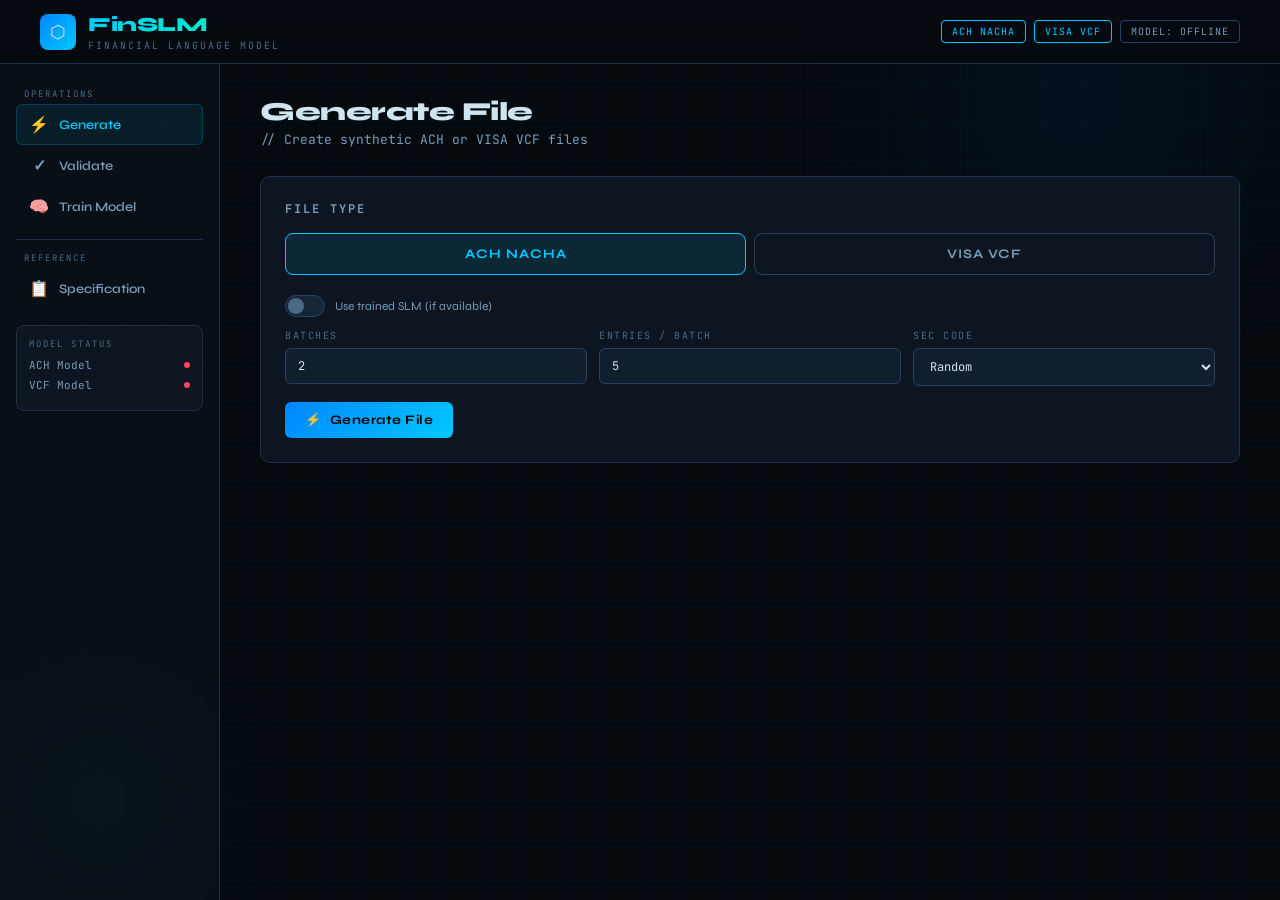
==== slm_ach_vcf-claude/templates/index.html @ f0200fe3 "Initial" ====
<!DOCTYPE html>
<html lang="en">
<head>
<meta charset="UTF-8">
<meta name="viewport" content="width=device-width, initial-scale=1.0">
<title>FinSLM — ACH & VISA VCF Intelligence Platform</title>
<link href="https://fonts.googleapis.com/css2?family=JetBrains+Mono:wght@300;400;500;600&family=Syne:wght@400;600;700;800&display=swap" rel="stylesheet">
<style>
  :root {
    --bg: #050a0f;
    --surface: #0d1520;
    --surface2: #111e2e;
    --surface3: #162538;
    --border: #1e3048;
    --border2: #2a4060;
    --accent: #00c8ff;
    --accent2: #0086ff;
    --accent3: #00ffaa;
    --warn: #ffaa00;
    --error: #ff4466;
    --success: #00ffaa;
    --text: #d0e4f0;
    --text2: #7a9ab5;
    --text3: #4a6a85;
    --mono: 'JetBrains Mono', monospace;
    --sans: 'Syne', sans-serif;
  }

  * { box-sizing: border-box; margin: 0; padding: 0; }

  body {
    font-family: var(--sans);
    background: var(--bg);
    color: var(--text);
    min-height: 100vh;
    overflow-x: hidden;
  }

  /* Grid background */
  body::before {
    content: '';
    position: fixed;
    inset: 0;
    background-image:
      linear-gradient(rgba(0,200,255,0.03) 1px, transparent 1px),
      linear-gradient(90deg, rgba(0,200,255,0.03) 1px, transparent 1px);
    background-size: 40px 40px;
    pointer-events: none;
    z-index: 0;
  }

  .glow-orb {
    position: fixed;
    width: 600px;
    height: 600px;
    background: radial-gradient(circle, rgba(0,134,255,0.06) 0%, transparent 70%);
    top: -200px;
    right: -100px;
    pointer-events: none;
    z-index: 0;
  }

  .glow-orb2 {
    position: fixed;
    width: 400px;
    height: 400px;
    background: radial-gradient(circle, rgba(0,255,170,0.04) 0%, transparent 70%);
    bottom: -100px;
    left: -100px;
    pointer-events: none;
    z-index: 0;
  }

  /* ─── Header ─── */
  header {
    position: relative;
    z-index: 10;
    padding: 0 40px;
    height: 64px;
    display: flex;
    align-items: center;
    justify-content: space-between;
    border-bottom: 1px solid var(--border);
    background: rgba(5,10,15,0.8);
    backdrop-filter: blur(12px);
  }

  .logo {
    display: flex;
    align-items: center;
    gap: 12px;
  }

  .logo-icon {
    width: 36px;
    height: 36px;
    background: linear-gradient(135deg, var(--accent2), var(--accent));
    border-radius: 8px;
    display: flex;
    align-items: center;
    justify-content: center;
    font-size: 18px;
  }

  .logo-text {
    font-size: 20px;
    font-weight: 800;
    letter-spacing: -0.5px;
    background: linear-gradient(135deg, var(--accent), var(--accent3));
    -webkit-background-clip: text;
    -webkit-text-fill-color: transparent;
  }

  .logo-sub {
    font-family: var(--mono);
    font-size: 10px;
    color: var(--text3);
    letter-spacing: 2px;
    text-transform: uppercase;
    margin-top: 2px;
  }

  .header-badges {
    display: flex;
    gap: 8px;
  }

  .badge {
    font-family: var(--mono);
    font-size: 10px;
    padding: 4px 10px;
    border-radius: 4px;
    border: 1px solid var(--border2);
    color: var(--text2);
    letter-spacing: 1px;
  }

  .badge.active { border-color: var(--accent); color: var(--accent); }

  /* ─── Main Layout ─── */
  .main {
    position: relative;
    z-index: 1;
    display: grid;
    grid-template-columns: 220px 1fr;
    height: calc(100vh - 64px);
  }

  /* ─── Sidebar ─── */
  .sidebar {
    border-right: 1px solid var(--border);
    padding: 24px 0;
    background: rgba(13,21,32,0.5);
  }

  .sidebar-section {
    margin-bottom: 8px;
    padding: 0 16px;
  }

  .sidebar-label {
    font-family: var(--mono);
    font-size: 9px;
    letter-spacing: 2px;
    color: var(--text3);
    text-transform: uppercase;
    padding: 0 8px;
    margin-bottom: 4px;
  }

  .nav-item {
    display: flex;
    align-items: center;
    gap: 10px;
    padding: 10px 12px;
    border-radius: 6px;
    cursor: pointer;
    transition: all 0.15s;
    font-size: 13px;
    font-weight: 600;
    color: var(--text2);
    border: 1px solid transparent;
  }

  .nav-item:hover { background: var(--surface2); color: var(--text); }
  .nav-item.active {
    background: rgba(0,200,255,0.08);
    border-color: rgba(0,200,255,0.2);
    color: var(--accent);
  }

  .nav-icon { font-size: 16px; width: 20px; text-align: center; }

  .divider {
    height: 1px;
    background: var(--border);
    margin: 12px 16px;
  }

  .model-status {
    margin: 0 16px;
    padding: 12px;
    background: var(--surface);
    border: 1px solid var(--border);
    border-radius: 8px;
    margin-top: 16px;
  }

  .model-status-title {
    font-family: var(--mono);
    font-size: 9px;
    letter-spacing: 2px;
    color: var(--text3);
    text-transform: uppercase;
    margin-bottom: 8px;
  }

  .model-row {
    display: flex;
    align-items: center;
    justify-content: space-between;
    margin-bottom: 6px;
    font-size: 11px;
  }

  .model-name { color: var(--text2); font-family: var(--mono); }

  .dot {
    width: 6px;
    height: 6px;
    border-radius: 50%;
    background: var(--text3);
  }

  .dot.ready { background: var(--success); box-shadow: 0 0 6px var(--success); }
  .dot.absent { background: var(--error); }

  /* ─── Content ─── */
  .content {
    overflow-y: auto;
    padding: 32px 40px;
  }

  .panel { display: none; }
  .panel.active { display: block; }

  .panel-title {
    font-size: 26px;
    font-weight: 800;
    letter-spacing: -0.5px;
    margin-bottom: 4px;
  }

  .panel-subtitle {
    font-size: 13px;
    color: var(--text2);
    margin-bottom: 28px;
    font-family: var(--mono);
  }

  /* ─── Cards ─── */
  .card {
    background: var(--surface);
    border: 1px solid var(--border);
    border-radius: 10px;
    padding: 24px;
    margin-bottom: 20px;
  }

  .card-title {
    font-size: 12px;
    font-weight: 700;
    letter-spacing: 2px;
    text-transform: uppercase;
    color: var(--text2);
    margin-bottom: 16px;
    font-family: var(--mono);
  }

  /* ─── Type Selector ─── */
  .type-selector {
    display: flex;
    gap: 8px;
    margin-bottom: 20px;
  }

  .type-btn {
    flex: 1;
    padding: 12px;
    border-radius: 8px;
    border: 1px solid var(--border2);
    background: transparent;
    color: var(--text2);
    font-family: var(--sans);
    font-size: 13px;
    font-weight: 700;
    cursor: pointer;
    transition: all 0.15s;
    letter-spacing: 1px;
  }

  .type-btn:hover { border-color: var(--accent); color: var(--accent); }
  .type-btn.selected {
    background: rgba(0,200,255,0.1);
    border-color: var(--accent);
    color: var(--accent);
  }

  /* ─── Form Controls ─── */
  .form-row {
    display: grid;
    grid-template-columns: repeat(auto-fit, minmax(160px, 1fr));
    gap: 12px;
    margin-bottom: 16px;
  }

  .form-group { display: flex; flex-direction: column; gap: 6px; }

  .form-label {
    font-family: var(--mono);
    font-size: 10px;
    letter-spacing: 1.5px;
    color: var(--text3);
    text-transform: uppercase;
  }

  .form-input, .form-select {
    background: var(--surface2);
    border: 1px solid var(--border2);
    color: var(--text);
    padding: 9px 12px;
    border-radius: 6px;
    font-family: var(--mono);
    font-size: 12px;
    transition: border-color 0.15s;
    outline: none;
  }

  .form-input:focus, .form-select:focus {
    border-color: var(--accent);
  }

  /* ─── Buttons ─── */
  .btn {
    padding: 10px 20px;
    border-radius: 6px;
    border: none;
    cursor: pointer;
    font-family: var(--sans);
    font-size: 13px;
    font-weight: 700;
    letter-spacing: 0.5px;
    transition: all 0.15s;
    display: inline-flex;
    align-items: center;
    gap: 8px;
  }

  .btn-primary {
    background: linear-gradient(135deg, var(--accent2), var(--accent));
    color: #000;
  }

  .btn-primary:hover { opacity: 0.85; transform: translateY(-1px); }
  .btn-primary:disabled { opacity: 0.4; cursor: not-allowed; transform: none; }

  .btn-secondary {
    background: var(--surface3);
    border: 1px solid var(--border2);
    color: var(--text);
  }

  .btn-secondary:hover { border-color: var(--accent); color: var(--accent); }

  .btn-success {
    background: linear-gradient(135deg, #007755, var(--accent3));
    color: #000;
  }

  .btn-danger {
    background: linear-gradient(135deg, #880022, var(--error));
    color: #fff;
  }

  .btn-sm { padding: 6px 14px; font-size: 11px; }

  /* ─── File Upload ─── */
  .upload-zone {
    border: 2px dashed var(--border2);
    border-radius: 10px;
    padding: 40px;
    text-align: center;
    cursor: pointer;
    transition: all 0.2s;
    position: relative;
  }

  .upload-zone:hover, .upload-zone.drag-over {
    border-color: var(--accent);
    background: rgba(0,200,255,0.04);
  }

  .upload-zone input[type="file"] {
    position: absolute;
    inset: 0;
    opacity: 0;
    cursor: pointer;
  }

  .upload-icon { font-size: 40px; margin-bottom: 12px; }

  .upload-text {
    font-size: 14px;
    font-weight: 700;
    color: var(--text);
    margin-bottom: 4px;
  }

  .upload-sub {
    font-family: var(--mono);
    font-size: 11px;
    color: var(--text3);
  }

  /* ─── Code Editor ─── */
  .code-area {
    font-family: var(--mono);
    font-size: 11.5px;
    line-height: 1.6;
    background: #020810;
    border: 1px solid var(--border);
    border-radius: 8px;
    padding: 16px;
    color: #8fc4e0;
    width: 100%;
    resize: vertical;
    outline: none;
    min-height: 200px;
  }

  .code-preview {
    font-family: var(--mono);
    font-size: 11px;
    line-height: 1.6;
    background: #020810;
    border: 1px solid var(--border);
    border-radius: 8px;
    padding: 16px;
    color: #8fc4e0;
    white-space: pre;
    overflow: auto;
    max-height: 400px;
  }

  /* ─── Validation Results ─── */
  .result-summary {
    display: grid;
    grid-template-columns: repeat(4, 1fr);
    gap: 12px;
    margin-bottom: 20px;
  }

  .result-stat {
    background: var(--surface2);
    border: 1px solid var(--border);
    border-radius: 8px;
    padding: 16px;
    text-align: center;
  }

  .result-stat-value {
    font-size: 28px;
    font-weight: 800;
    font-family: var(--mono);
    line-height: 1;
    margin-bottom: 4px;
  }

  .result-stat-label {
    font-size: 10px;
    letter-spacing: 1.5px;
    text-transform: uppercase;
    color: var(--text3);
    font-family: var(--mono);
  }

  .stat-valid { color: var(--success); }
  .stat-error { color: var(--error); }
  .stat-warn { color: var(--warn); }
  .stat-info { color: var(--accent); }

  .result-badge {
    display: inline-flex;
    align-items: center;
    gap: 8px;
    padding: 8px 20px;
    border-radius: 100px;
    font-weight: 700;
    font-size: 14px;
    margin-bottom: 20px;
  }

  .result-badge.valid {
    background: rgba(0,255,170,0.1);
    border: 1px solid rgba(0,255,170,0.3);
    color: var(--success);
  }

  .result-badge.invalid {
    background: rgba(255,68,102,0.1);
    border: 1px solid rgba(255,68,102,0.3);
    color: var(--error);
  }

  /* ─── Validation Items ─── */
  .validation-list { display: flex; flex-direction: column; gap: 8px; }

  .validation-item {
    display: grid;
    grid-template-columns: 80px 120px 60px 1fr;
    gap: 12px;
    padding: 12px 16px;
    background: var(--surface2);
    border-radius: 6px;
    border-left: 3px solid transparent;
    align-items: start;
    font-size: 12px;
  }

  .validation-item.ERROR { border-left-color: var(--error); }
  .validation-item.WARNING { border-left-color: var(--warn); }
  .validation-item.INFO { border-left-color: var(--accent); }

  .vi-severity {
    font-family: var(--mono);
    font-size: 10px;
    font-weight: 600;
    padding: 2px 6px;
    border-radius: 3px;
    text-align: center;
  }

  .vi-severity.ERROR { background: rgba(255,68,102,0.15); color: var(--error); }
  .vi-severity.WARNING { background: rgba(255,170,0,0.15); color: var(--warn); }
  .vi-severity.INFO { background: rgba(0,200,255,0.15); color: var(--accent); }

  .vi-field { font-family: var(--mono); color: var(--accent2); }
  .vi-line { font-family: var(--mono); color: var(--text3); }
  .vi-msg { color: var(--text); line-height: 1.4; }

  /* ─── Training ─── */
  .progress-bar-wrap {
    background: var(--surface2);
    border-radius: 100px;
    height: 8px;
    overflow: hidden;
    margin: 12px 0;
  }

  .progress-bar {
    height: 100%;
    border-radius: 100px;
    background: linear-gradient(90deg, var(--accent2), var(--accent));
    transition: width 0.5s ease;
    box-shadow: 0 0 10px rgba(0,200,255,0.5);
  }

  .training-log {
    background: #020810;
    border: 1px solid var(--border);
    border-radius: 8px;
    padding: 16px;
    font-family: var(--mono);
    font-size: 11px;
    color: var(--accent3);
    max-height: 200px;
    overflow-y: auto;
    line-height: 1.7;
  }

  /* ─── Stats Panel ─── */
  .stats-grid {
    display: grid;
    grid-template-columns: repeat(auto-fill, minmax(180px, 1fr));
    gap: 12px;
  }

  .stat-card {
    background: var(--surface2);
    border: 1px solid var(--border);
    border-radius: 8px;
    padding: 14px;
  }

  .stat-card-label {
    font-family: var(--mono);
    font-size: 9px;
    letter-spacing: 1.5px;
    color: var(--text3);
    text-transform: uppercase;
    margin-bottom: 6px;
  }

  .stat-card-value {
    font-size: 14px;
    font-weight: 600;
    color: var(--text);
    font-family: var(--mono);
  }

  /* ─── Alerts ─── */
  .alert {
    padding: 12px 16px;
    border-radius: 6px;
    font-size: 12px;
    margin-bottom: 12px;
    font-family: var(--mono);
    border-left: 3px solid;
  }

  .alert-info { background: rgba(0,200,255,0.07); border-color: var(--accent); color: var(--accent); }
  .alert-success { background: rgba(0,255,170,0.07); border-color: var(--success); color: var(--success); }
  .alert-error { background: rgba(255,68,102,0.07); border-color: var(--error); color: var(--error); }
  .alert-warn { background: rgba(255,170,0,0.07); border-color: var(--warn); color: var(--warn); }

  /* ─── Toggle Switch ─── */
  .toggle-wrap {
    display: flex;
    align-items: center;
    gap: 10px;
    margin-bottom: 12px;
  }

  .toggle {
    position: relative;
    width: 40px;
    height: 22px;
    cursor: pointer;
  }

  .toggle input { display: none; }

  .toggle-slider {
    position: absolute;
    inset: 0;
    background: var(--surface3);
    border: 1px solid var(--border2);
    border-radius: 100px;
    transition: 0.2s;
  }

  .toggle-slider::before {
    content: '';
    position: absolute;
    width: 16px;
    height: 16px;
    background: var(--text3);
    border-radius: 50%;
    top: 2px;
    left: 2px;
    transition: 0.2s;
  }

  .toggle input:checked + .toggle-slider { background: rgba(0,200,255,0.2); border-color: var(--accent); }
  .toggle input:checked + .toggle-slider::before { transform: translateX(18px); background: var(--accent); }

  .toggle-label { font-size: 12px; color: var(--text2); }

  /* ─── Toolbar ─── */
  .toolbar {
    display: flex;
    gap: 8px;
    margin-top: 12px;
    flex-wrap: wrap;
  }

  /* ─── Spinner ─── */
  .spinner {
    width: 14px;
    height: 14px;
    border: 2px solid rgba(0,0,0,0.2);
    border-top-color: #000;
    border-radius: 50%;
    animation: spin 0.7s linear infinite;
  }

  @keyframes spin { to { transform: rotate(360deg); } }

  .loading { opacity: 0.6; pointer-events: none; }

  /* ─── Spec Reference ─── */
  .spec-grid {
    display: grid;
    grid-template-columns: 1fr 1fr;
    gap: 20px;
  }

  .spec-table {
    width: 100%;
    border-collapse: collapse;
    font-family: var(--mono);
    font-size: 11px;
  }

  .spec-table th {
    text-align: left;
    padding: 8px 12px;
    background: var(--surface3);
    color: var(--text3);
    font-size: 9px;
    letter-spacing: 1.5px;
    text-transform: uppercase;
    border-bottom: 1px solid var(--border);
  }

  .spec-table td {
    padding: 8px 12px;
    border-bottom: 1px solid var(--border);
    color: var(--text2);
  }

  .spec-table tr:hover td { background: rgba(255,255,255,0.02); }

  .spec-code { color: var(--accent3); }
  .spec-val { color: var(--accent); }

  /* ─── Scrollbar ─── */
  ::-webkit-scrollbar { width: 6px; height: 6px; }
  ::-webkit-scrollbar-track { background: var(--surface); }
  ::-webkit-scrollbar-thumb { background: var(--border2); border-radius: 3px; }
  ::-webkit-scrollbar-thumb:hover { background: var(--text3); }

  @media (max-width: 900px) {
    .main { grid-template-columns: 1fr; }
    .sidebar { display: none; }
    .spec-grid { grid-template-columns: 1fr; }
    .result-summary { grid-template-columns: 1fr 1fr; }
  }
</style>
</head>
<body>
<div class="glow-orb"></div>
<div class="glow-orb2"></div>

<header>
  <div class="logo">
    <div class="logo-icon">⬡</div>
    <div>
      <div class="logo-text">FinSLM</div>
      <div class="logo-sub">Financial Language Model</div>
    </div>
  </div>
  <div class="header-badges">
    <div class="badge active">ACH NACHA</div>
    <div class="badge active">VISA VCF</div>
    <div class="badge" id="modelBadge">MODEL: LOADING</div>
  </div>
</header>

<div class="main">
  <div class="sidebar">
    <div class="sidebar-section">
      <div class="sidebar-label">Operations</div>
      <div class="nav-item active" onclick="showPanel('generate')">
        <span class="nav-icon">⚡</span> Generate
      </div>
      <div class="nav-item" onclick="showPanel('validate')">
        <span class="nav-icon">✓</span> Validate
      </div>
      <div class="nav-item" onclick="showPanel('train')">
        <span class="nav-icon">🧠</span> Train Model
      </div>
    </div>
    <div class="divider"></div>
    <div class="sidebar-section">
      <div class="sidebar-label">Reference</div>
      <div class="nav-item" onclick="showPanel('spec')">
        <span class="nav-icon">📋</span> Specification
      </div>
    </div>

    <div class="model-status" id="sidebarModelStatus">
      <div class="model-status-title">Model Status</div>
      <div class="model-row">
        <span class="model-name">ACH Model</span>
        <span class="dot absent" id="achDot"></span>
      </div>
      <div class="model-row">
        <span class="model-name">VCF Model</span>
        <span class="dot absent" id="vcfDot"></span>
      </div>
    </div>
  </div>

  <div class="content">

    <!-- ─── GENERATE PANEL ─── -->
    <div class="panel active" id="panel-generate">
      <div class="panel-title">Generate File</div>
      <div class="panel-subtitle">// Create synthetic ACH or VISA VCF files</div>

      <div class="card">
        <div class="card-title">File Type</div>
        <div class="type-selector">
          <button class="type-btn selected" id="genTypeACH" onclick="selectGenType('ACH')">
            ACH NACHA
          </button>
          <button class="type-btn" id="genTypeVCF" onclick="selectGenType('VCF')">
            VISA VCF
          </button>
        </div>

        <div class="toggle-wrap">
          <label class="toggle">
            <input type="checkbox" id="useModelToggle">
            <span class="toggle-slider"></span>
          </label>
          <span class="toggle-label">Use trained SLM (if available)</span>
        </div>

        <div id="achGenOptions">
          <div class="form-row">
            <div class="form-group">
              <label class="form-label">Batches</label>
              <input class="form-input" type="number" id="numBatches" value="2" min="1" max="10">
            </div>
            <div class="form-group">
              <label class="form-label">Entries / Batch</label>
              <input class="form-input" type="number" id="entriesPerBatch" value="5" min="1" max="50">
            </div>
            <div class="form-group">
              <label class="form-label">SEC Code</label>
              <select class="form-select" id="secCode">
                <option value="">Random</option>
                <option value="PPD">PPD - Prearranged</option>
                <option value="CCD">CCD - Corporate Credit</option>
                <option value="CTX">CTX - Corporate Trade</option>
                <option value="WEB">WEB - Internet</option>
                <option value="TEL">TEL - Telephone</option>
              </select>
            </div>
          </div>
        </div>

        <div id="vcfGenOptions" style="display:none">
          <div class="form-row">
            <div class="form-group">
              <label class="form-label">Transactions</label>
              <input class="form-input" type="number" id="numTransactions" value="20" min="1" max="500">
            </div>
            <div class="form-group">
              <label class="form-label">Temperature (SLM)</label>
              <input class="form-input" type="number" id="temperature" value="0.8" min="0.1" max="2.0" step="0.1">
            </div>
          </div>
        </div>

        <button class="btn btn-primary" id="generateBtn" onclick="generateFile()">
          <span>⚡</span> Generate File
        </button>
      </div>

      <div class="card" id="generatedCard" style="display:none">
        <div class="card-title">Generated Output</div>
        <div id="genMeta" style="display:flex; gap:12px; margin-bottom:12px; flex-wrap:wrap"></div>
        <div class="code-preview" id="generatedContent"></div>
        <div class="toolbar">
          <button class="btn btn-secondary btn-sm" onclick="copyGenerated()">⎘ Copy</button>
          <button class="btn btn-secondary btn-sm" onclick="downloadGenerated()">⬇ Download</button>
          <button class="btn btn-secondary btn-sm" onclick="validateGenerated()">✓ Validate</button>
        </div>
      </div>
    </div>

    <!-- ─── VALIDATE PANEL ─── -->
    <div class="panel" id="panel-validate">
      <div class="panel-title">Validate File</div>
      <div class="panel-subtitle">// Validate against NACHA & VISA VCF specifications</div>

      <div class="card">
        <div class="card-title">File Type</div>
        <div class="type-selector">
          <button class="type-btn selected" id="valTypeACH" onclick="selectValType('ACH')">
            ACH NACHA
          </button>
          <button class="type-btn" id="valTypeVCF" onclick="selectValType('VCF')">
            VISA VCF
          </button>
        </div>

        <div class="upload-zone" id="uploadZone">
          <input type="file" id="fileInput" accept=".txt,.ach,.vcf,.dat,.csv"
                 onchange="handleFileUpload(event)">
          <div class="upload-icon">📂</div>
          <div class="upload-text">Drop file here or click to browse</div>
          <div class="upload-sub">Supports .txt, .ach, .vcf, .dat, .csv</div>
        </div>

        <div style="margin: 12px 0; text-align: center; color: var(--text3); font-size: 12px;">— or paste content —</div>

        <textarea class="code-area" id="pasteContent"
                  placeholder="Paste ACH or VCF file content here..."
                  rows="8"></textarea>

        <div class="toolbar" style="margin-top: 12px">
          <button class="btn btn-primary" onclick="validateFile()">
            <span>✓</span> Validate
          </button>
          <button class="btn btn-secondary" onclick="clearValidation()">✕ Clear</button>
        </div>
      </div>

      <div id="validationResults" style="display:none">
        <div id="validationBadge"></div>

        <div class="result-summary">
          <div class="result-stat">
            <div class="result-stat-value stat-error" id="errorCount">0</div>
            <div class="result-stat-label">Errors</div>
          </div>
          <div class="result-stat">
            <div class="result-stat-value stat-warn" id="warnCount">0</div>
            <div class="result-stat-label">Warnings</div>
          </div>
          <div class="result-stat">
            <div class="result-stat-value stat-info" id="infoCount">0</div>
            <div class="result-stat-label">Info</div>
          </div>
          <div class="result-stat">
            <div class="result-stat-value" id="lineCount" style="color:var(--text)">—</div>
            <div class="result-stat-label">Records</div>
          </div>
        </div>

        <div id="statsCards" class="card" style="display:none">
          <div class="card-title">File Statistics</div>
          <div class="stats-grid" id="statsGrid"></div>
        </div>

        <div class="card" id="resultsCard">
          <div class="card-title">Validation Details</div>
          <div class="validation-list" id="validationList"></div>
        </div>
      </div>
    </div>

    <!-- ─── TRAIN PANEL ─── -->
    <div class="panel" id="panel-train">
      <div class="panel-title">Train Model</div>
      <div class="panel-subtitle">// Fine-tune the SLM on synthetic ACH/VCF data</div>

      <div class="alert alert-info">
        The SLM is a character-level GPT-style transformer trained on synthetic financial files.
        Training generates realistic ACH/VCF files and teaches the model their structure.
        Nano model trains in ~2–5 min on CPU.
      </div>

      <div class="card">
        <div class="card-title">Training Configuration</div>

        <div class="type-selector">
          <button class="type-btn selected" id="trainTypeACH" onclick="selectTrainType('ACH')">
            Train ACH Model
          </button>
          <button class="type-btn" id="trainTypeVCF" onclick="selectTrainType('VCF')">
            Train VCF Model
          </button>
        </div>

        <div class="form-row">
          <div class="form-group">
            <label class="form-label">Model Size</label>
            <select class="form-select" id="modelConfig">
              <option value="nano">Nano (~1M params, fast)</option>
              <option value="small" selected>Small (~4M params)</option>
              <option value="medium">Medium (~10M params)</option>
            </select>
          </div>
          <div class="form-group">
            <label class="form-label">Training Files</label>
            <input class="form-input" type="number" id="nFiles" value="200" min="50" max="2000">
          </div>
          <div class="form-group">
            <label class="form-label">Epochs</label>
            <input class="form-input" type="number" id="maxEpochs" value="5" min="1" max="50">
          </div>
          <div class="form-group">
            <label class="form-label">Batch Size</label>
            <input class="form-input" type="number" id="batchSize" value="4" min="1" max="32">
          </div>
          <div class="form-group">
            <label class="form-label">Learning Rate</label>
            <input class="form-input" type="text" id="learningRate" value="0.0003">
          </div>
        </div>

        <button class="btn btn-primary" id="trainBtn" onclick="startTraining()">
          <span>🧠</span> Start Training
        </button>
      </div>

      <div class="card" id="trainingProgress" style="display:none">
        <div class="card-title">Training Progress</div>
        <div id="trainMessage" style="font-family:var(--mono); font-size:12px; color:var(--text2); margin-bottom:8px">
          Initializing...
        </div>
        <div class="progress-bar-wrap">
          <div class="progress-bar" id="progressBar" style="width:0%"></div>
        </div>
        <div class="training-log" id="trainingLog"></div>
        <div style="margin-top:12px; display:flex; gap:8px">
          <button class="btn btn-secondary btn-sm" onclick="stopPolling()">⏹ Stop Polling</button>
        </div>
      </div>
    </div>

    <!-- ─── SPEC PANEL ─── -->
    <div class="panel" id="panel-spec">
      <div class="panel-title">Specification Reference</div>
      <div class="panel-subtitle">// NACHA ACH & VISA VCF format documentation</div>

      <div class="spec-grid">
        <div class="card">
          <div class="card-title">ACH NACHA — Record Types</div>
          <table class="spec-table">
            <tr><th>Type</th><th>Name</th><th>Description</th></tr>
            <tr><td class="spec-code">1</td><td class="spec-val">File Header</td><td>One per file. Routing, dates, IDs</td></tr>
            <tr><td class="spec-code">5</td><td class="spec-val">Batch Header</td><td>Per batch. Company info, SEC code</td></tr>
            <tr><td class="spec-code">6</td><td class="spec-val">Entry Detail</td><td>One per transaction</td></tr>
            <tr><td class="spec-code">7</td><td class="spec-val">Addenda</td><td>Optional extra info per entry</td></tr>
            <tr><td class="spec-code">8</td><td class="spec-val">Batch Control</td><td>Totals for batch</td></tr>
            <tr><td class="spec-code">9</td><td class="spec-val">File Control</td><td>Grand totals for file</td></tr>
          </table>
          <div style="margin-top:16px">
          <div class="card-title">SEC Codes</div>
          <table class="spec-table">
            <tr><th>Code</th><th>Name</th></tr>
            <tr><td class="spec-code">PPD</td><td>Prearranged Payment & Deposit</td></tr>
            <tr><td class="spec-code">CCD</td><td>Corporate Credit or Debit</td></tr>
            <tr><td class="spec-code">CTX</td><td>Corporate Trade Exchange</td></tr>
            <tr><td class="spec-code">WEB</td><td>Internet-Initiated Entry</td></tr>
            <tr><td class="spec-code">TEL</td><td>Telephone-Initiated Entry</td></tr>
            <tr><td class="spec-code">IAT</td><td>International ACH Transaction</td></tr>
          </table>
          </div>
          <div style="margin-top:16px">
          <div class="card-title">Transaction Codes</div>
          <table class="spec-table">
            <tr><th>Code</th><th>Meaning</th></tr>
            <tr><td class="spec-code">22</td><td>Checking Account Credit (Live)</td></tr>
            <tr><td class="spec-code">27</td><td>Checking Account Debit (Live)</td></tr>
            <tr><td class="spec-code">32</td><td>Savings Account Credit (Live)</td></tr>
            <tr><td class="spec-code">37</td><td>Savings Account Debit (Live)</td></tr>
            <tr><td class="spec-code">23</td><td>Checking Account Credit (Prenote)</td></tr>
            <tr><td class="spec-code">28</td><td>Checking Account Debit (Prenote)</td></tr>
          </table>
          </div>
        </div>

        <div class="card">
          <div class="card-title">VISA VCF — Transaction Codes</div>
          <table class="spec-table">
            <tr><th>Code</th><th>Type</th><th>Description</th></tr>
            <tr><td class="spec-code">05</td><td class="spec-val">Authorization</td><td>Auth request</td></tr>
            <tr><td class="spec-code">06</td><td class="spec-val">Financial</td><td>Purchase transaction</td></tr>
            <tr><td class="spec-code">10</td><td class="spec-val">Reversal</td><td>Full reversal</td></tr>
            <tr><td class="spec-code">12</td><td class="spec-val">Partial Rev.</td><td>Partial reversal</td></tr>
            <tr><td class="spec-code">15</td><td class="spec-val">Rev. Advice</td><td>Reversal advice</td></tr>
            <tr><td class="spec-code">25</td><td class="spec-val">Chargeback</td><td>First chargeback</td></tr>
            <tr><td class="spec-code">26</td><td class="spec-val">2nd CB</td><td>Second chargeback</td></tr>
          </table>
          <div style="margin-top:16px">
          <div class="card-title">VCF Field Layout (Pipe-Delimited)</div>
          <table class="spec-table">
            <tr><th>Pos</th><th>Field</th><th>Format</th></tr>
            <tr><td class="spec-code">0</td><td>Transaction Code</td><td class="spec-val">2N</td></tr>
            <tr><td class="spec-code">1</td><td>PAN (Card Number)</td><td class="spec-val">13-19N, Luhn</td></tr>
            <tr><td class="spec-code">2</td><td>Processing Code</td><td class="spec-val">6N</td></tr>
            <tr><td class="spec-code">3</td><td>Amount</td><td class="spec-val">N.NN</td></tr>
            <tr><td class="spec-code">4</td><td>Currency</td><td class="spec-val">ISO 4217 3N</td></tr>
            <tr><td class="spec-code">5</td><td>Date/Time</td><td class="spec-val">YYYYMMDDHHmmSS</td></tr>
            <tr><td class="spec-code">6</td><td>MCC</td><td class="spec-val">4N</td></tr>
            <tr><td class="spec-code">7</td><td>POS Entry Mode</td><td class="spec-val">2N</td></tr>
            <tr><td class="spec-code">8</td><td>Response Code</td><td class="spec-val">2AN</td></tr>
            <tr><td class="spec-code">9</td><td>Auth Code</td><td class="spec-val">6AN</td></tr>
            <tr><td class="spec-code">10</td><td>Merchant ID</td><td class="spec-val">15AN</td></tr>
            <tr><td class="spec-code">14</td><td>ARN</td><td class="spec-val">23N</td></tr>
          </table>
          </div>
          <div style="margin-top:16px">
          <div class="card-title">Response Codes (Key)</div>
          <table class="spec-table">
            <tr><th>Code</th><th>Meaning</th></tr>
            <tr><td class="spec-code">00</td><td>Approved</td></tr>
            <tr><td class="spec-code">05</td><td>Do Not Honor</td></tr>
            <tr><td class="spec-code">51</td><td>Insufficient Funds</td></tr>
            <tr><td class="spec-code">54</td><td>Expired Card</td></tr>
            <tr><td class="spec-code">14</td><td>Invalid Card Number</td></tr>
          </table>
          </div>
        </div>
      </div>
    </div>

  </div><!-- end content -->
</div><!-- end main -->

<script>
// ─── State ─────────────────────────────────────────────────────────────────
let currentGenType = 'ACH';
let currentValType = 'ACH';
let currentTrainType = 'ACH';
let generatedContent = '';
let pollInterval = null;
let logLines = [];

// ─── Navigation ─────────────────────────────────────────────────────────────
function showPanel(name) {
  document.querySelectorAll('.panel').forEach(p => p.classList.remove('active'));
  document.querySelectorAll('.nav-item').forEach(n => n.classList.remove('active'));
  document.getElementById(`panel-${name}`).classList.add('active');
  event.currentTarget.classList.add('active');
}

// ─── Type Selectors ─────────────────────────────────────────────────────────
function selectGenType(type) {
  currentGenType = type;
  document.getElementById('genTypeACH').classList.toggle('selected', type === 'ACH');
  document.getElementById('genTypeVCF').classList.toggle('selected', type === 'VCF');
  document.getElementById('achGenOptions').style.display = type === 'ACH' ? '' : 'none';
  document.getElementById('vcfGenOptions').style.display = type === 'VCF' ? '' : 'none';
}

function selectValType(type) {
  currentValType = type;
  document.getElementById('valTypeACH').classList.toggle('selected', type === 'ACH');
  document.getElementById('valTypeVCF').classList.toggle('selected', type === 'VCF');
}

function selectTrainType(type) {
  currentTrainType = type;
  document.getElementById('trainTypeACH').classList.toggle('selected', type === 'ACH');
  document.getElementById('trainTypeVCF').classList.toggle('selected', type === 'VCF');
}

// ─── Generate ────────────────────────────────────────────────────────────────
async function generateFile() {
  const btn = document.getElementById('generateBtn');
  btn.disabled = true;
  btn.innerHTML = '<div class="spinner"></div> Generating...';

  const useModel = document.getElementById('useModelToggle').checked;
  const payload = {
    file_type: currentGenType,
    use_model: useModel,
  };

  if (currentGenType === 'ACH') {
    payload.num_batches = parseInt(document.getElementById('numBatches').value);
    payload.entries_per_batch = parseInt(document.getElementById('entriesPerBatch').value);
    const sec = document.getElementById('secCode').value;
    if (sec) payload.sec_code = sec;
  } else {
    payload.num_transactions = parseInt(document.getElementById('numTransactions').value);
    payload.temperature = parseFloat(document.getElementById('temperature').value);
  }

  try {
    const res = await fetch('/api/generate', {
      method: 'POST',
      headers: { 'Content-Type': 'application/json' },
      body: JSON.stringify(payload),
    });
    const data = await res.json();

    if (!res.ok) {
      showAlert(data.error || 'Generation failed', 'error');
      return;
    }

    generatedContent = data.content;
    document.getElementById('generatedContent').textContent = data.content;
    document.getElementById('generatedCard').style.display = '';

    const meta = document.getElementById('genMeta');
    meta.innerHTML = `
      <span class="badge active">${data.file_type}</span>
      <span class="badge">${data.method}</span>
      <span class="badge">${data.line_count} records</span>
      <span class="badge">${data.char_count.toLocaleString()} chars</span>
    `;

  } catch (e) {
    showAlert('Network error: ' + e.message, 'error');
  } finally {
    btn.disabled = false;
    btn.innerHTML = '<span>⚡</span> Generate File';
  }
}

function copyGenerated() {
  navigator.clipboard.writeText(generatedContent)
    .then(() => showAlert('Copied to clipboard!', 'success'));
}

async function downloadGenerated() {
  const res = await fetch('/api/download', {
    method: 'POST',
    headers: { 'Content-Type': 'application/json' },
    body: JSON.stringify({
      content: generatedContent,
      file_type: currentGenType,
      filename: `${currentGenType.toLowerCase()}_${Date.now()}.txt`
    })
  });
  const blob = await res.blob();
  const url = URL.createObjectURL(blob);
  const a = document.createElement('a');
  a.href = url;
  a.download = `${currentGenType.toLowerCase()}_generated.txt`;
  a.click();
}

async function validateGenerated() {
  showPanel('validate');
  document.querySelectorAll('.nav-item')[1].classList.add('active');
  document.querySelectorAll('.nav-item')[0].classList.remove('active');
  selectValType(currentGenType);
  document.getElementById('pasteContent').value = generatedContent;
  await validateFile();
}

// ─── Validate ────────────────────────────────────────────────────────────────
let uploadedFileContent = null;

function handleFileUpload(event) {
  const file = event.target.files[0];
  if (!file) return;

  const reader = new FileReader();
  reader.onload = e => {
    uploadedFileContent = e.target.result;
    document.getElementById('pasteContent').value = e.target.result.slice(0, 5000) +
      (e.target.result.length > 5000 ? '\n... (truncated in preview)' : '');
    document.getElementById('uploadZone').querySelector('.upload-text').textContent =
      '✓ ' + file.name + ' loaded';
  };
  reader.readAsText(file);
}

// Drag and drop
const zone = document.getElementById('uploadZone');
zone.addEventListener('dragover', e => { e.preventDefault(); zone.classList.add('drag-over'); });
zone.addEventListener('dragleave', () => zone.classList.remove('drag-over'));
zone.addEventListener('drop', e => {
  e.preventDefault();
  zone.classList.remove('drag-over');
  const file = e.dataTransfer.files[0];
  if (file) {
    const reader = new FileReader();
    reader.onload = ev => {
      uploadedFileContent = ev.target.result;
      document.getElementById('pasteContent').value = ev.target.result;
      zone.querySelector('.upload-text').textContent = '✓ ' + file.name + ' loaded';
    };
    reader.readAsText(file);
  }
});

async function validateFile() {
  const content = uploadedFileContent || document.getElementById('pasteContent').value.trim();
  if (!content) {
    showAlert('Please provide file content', 'warn');
    return;
  }

  document.getElementById('validationResults').style.display = 'none';

  try {
    const res = await fetch('/api/validate/text', {
      method: 'POST',
      headers: { 'Content-Type': 'application/json' },
      body: JSON.stringify({ content, file_type: currentValType })
    });
    const data = await res.json();

    if (!res.ok) {
      showAlert(data.error, 'error');
      return;
    }

    renderValidationResults(data);

  } catch (e) {
    showAlert('Error: ' + e.message, 'error');
  }
}

function renderValidationResults(data) {
  document.getElementById('validationResults').style.display = '';
  document.getElementById('errorCount').textContent = data.summary.errors;
  document.getElementById('warnCount').textContent = data.summary.warnings;
  document.getElementById('infoCount').textContent = data.summary.info;
  document.getElementById('lineCount').textContent =
    data.statistics?.total_records || data.statistics?.total_lines || '—';

  const badge = document.getElementById('validationBadge');
  badge.innerHTML = data.is_valid
    ? `<div class="result-badge valid">✓ VALID ${currentValType} File</div>`
    : `<div class="result-badge invalid">✕ INVALID ${currentValType} File — ${data.summary.errors} error(s)</div>`;

  // Statistics
  if (data.statistics && Object.keys(data.statistics).length > 0) {
    document.getElementById('statsCards').style.display = '';
    const grid = document.getElementById('statsGrid');
    grid.innerHTML = Object.entries(data.statistics)
      .filter(([k, v]) => v !== null && v !== undefined && !Array.isArray(v) && typeof v !== 'object')
      .map(([k, v]) => `
        <div class="stat-card">
          <div class="stat-card-label">${k.replace(/_/g,' ')}</div>
          <div class="stat-card-value">${v}</div>
        </div>
      `).join('');

    // SEC codes or TC distribution
    const sec = data.statistics.sec_codes || data.statistics.transaction_code_distribution;
    if (sec) {
      const vals = Array.isArray(sec) ? sec.join(', ') : JSON.stringify(sec);
      grid.innerHTML += `
        <div class="stat-card" style="grid-column:1/-1">
          <div class="stat-card-label">${Array.isArray(sec) ? 'SEC Codes' : 'TC Distribution'}</div>
          <div class="stat-card-value">${vals}</div>
        </div>`;
    }
  }

  // Results list
  const all = [
    ...data.errors.map(r => ({...r, severity: 'ERROR'})),
    ...data.warnings.map(r => ({...r, severity: 'WARNING'})),
    ...data.info.map(r => ({...r, severity: 'INFO'})),
  ];

  const list = document.getElementById('validationList');
  if (all.length === 0) {
    list.innerHTML = '<div class="alert alert-success">✓ No issues found. File is fully compliant.</div>';
  } else {
    list.innerHTML = all.map(r => `
      <div class="validation-item ${r.severity}">
        <div><span class="vi-severity ${r.severity}">${r.severity}</span></div>
        <div class="vi-field">${r.field || '—'}</div>
        <div class="vi-line">L${r.line || '?'}</div>
        <div>
          <div class="vi-msg">${r.message}</div>
          ${r.value ? `<div style="font-family:var(--mono);font-size:10px;color:var(--text3);margin-top:2px">got: <span style="color:var(--error)">${escHtml(r.value)}</span>${r.expected ? ` → expected: <span style="color:var(--success)">${escHtml(r.expected)}</span>` : ''}</div>` : ''}
        </div>
      </div>
    `).join('');
  }
}

function clearValidation() {
  document.getElementById('pasteContent').value = '';
  document.getElementById('validationResults').style.display = 'none';
  uploadedFileContent = null;
  document.getElementById('uploadZone').querySelector('.upload-text').textContent =
    'Drop file here or click to browse';
}

// ─── Training ────────────────────────────────────────────────────────────────
async function startTraining() {
  const btn = document.getElementById('trainBtn');
  btn.disabled = true;
  btn.innerHTML = '<div class="spinner"></div> Starting...';

  logLines = [];
  document.getElementById('trainingLog').textContent = '';
  document.getElementById('trainingProgress').style.display = '';
  document.getElementById('progressBar').style.width = '0%';

  const payload = {
    file_type: currentTrainType,
    model_config: document.getElementById('modelConfig').value,
    n_files: parseInt(document.getElementById('nFiles').value),
    max_epochs: parseInt(document.getElementById('maxEpochs').value),
    batch_size: parseInt(document.getElementById('batchSize').value),
    learning_rate: parseFloat(document.getElementById('learningRate').value),
  };

  try {
    const res = await fetch('/api/train', {
      method: 'POST',
      headers: { 'Content-Type': 'application/json' },
      body: JSON.stringify(payload)
    });
    const data = await res.json();

    if (!res.ok) {
      showAlert(data.error, 'error');
      btn.disabled = false;
      btn.innerHTML = '<span>🧠</span> Start Training';
      return;
    }

    // Start polling
    pollInterval = setInterval(pollTrainingStatus, 2000);

  } catch (e) {
    showAlert('Error: ' + e.message, 'error');
    btn.disabled = false;
    btn.innerHTML = '<span>🧠</span> Start Training';
  }
}

async function pollTrainingStatus() {
  try {
    const res = await fetch('/api/train/status');
    const data = await res.json();

    document.getElementById('trainMessage').textContent = data.message;
    document.getElementById('progressBar').style.width = (data.progress || 0) + '%';

    if (!logLines.includes(data.message) && data.message !== 'Idle') {
      logLines.push(data.message);
      const log = document.getElementById('trainingLog');
      log.textContent = logLines.join('\n');
      log.scrollTop = log.scrollHeight;
    }

    if (!data.running) {
      stopPolling();
      const btn = document.getElementById('trainBtn');
      btn.disabled = false;
      btn.innerHTML = '<span>🧠</span> Start Training';

      if (data.error) {
        showAlert('Training failed: ' + data.error, 'error');
      } else if (data.result) {
        showAlert(`Training complete! Best val loss: ${data.result.best_val_loss?.toFixed(4)}`, 'success');
        loadModelStatus();
      }
    }
  } catch (e) {
    // Silently ignore poll errors
  }
}

function stopPolling() {
  if (pollInterval) {
    clearInterval(pollInterval);
    pollInterval = null;
  }
}

// ─── Model Status ────────────────────────────────────────────────────────────
async function loadModelStatus() {
  try {
    const res = await fetch('/api/models');
    const data = await res.json();

    const achReady = data.ACH?.available;
    const vcfReady = data.VCF?.available;

    document.getElementById('achDot').className = 'dot ' + (achReady ? 'ready' : 'absent');
    document.getElementById('vcfDot').className = 'dot ' + (vcfReady ? 'ready' : 'absent');

    const status = [];
    if (achReady) status.push('ACH');
    if (vcfReady) status.push('VCF');
    document.getElementById('modelBadge').textContent =
      status.length > 0 ? 'MODEL: ' + status.join('+') : 'MODEL: NONE';

  } catch (e) {
    document.getElementById('modelBadge').textContent = 'MODEL: OFFLINE';
  }
}

// ─── Alerts ──────────────────────────────────────────────────────────────────
function showAlert(msg, type = 'info') {
  const el = document.createElement('div');
  el.className = `alert alert-${type}`;
  el.textContent = msg;
  el.style.cssText = 'position:fixed;top:80px;right:20px;z-index:999;max-width:400px;animation:fadeIn 0.3s';
  document.body.appendChild(el);
  setTimeout(() => el.remove(), 4000);
}

function escHtml(str) {
  return String(str).replace(/[&<>"']/g, c =>
    ({'&':'&amp;','<':'&lt;','>':'&gt;','"':'&quot;',"'":'&#39;'}[c]));
}

// ─── Init ─────────────────────────────────────────────────────────────────────
loadModelStatus();
setInterval(loadModelStatus, 30000);
</script>
</body>
</html>
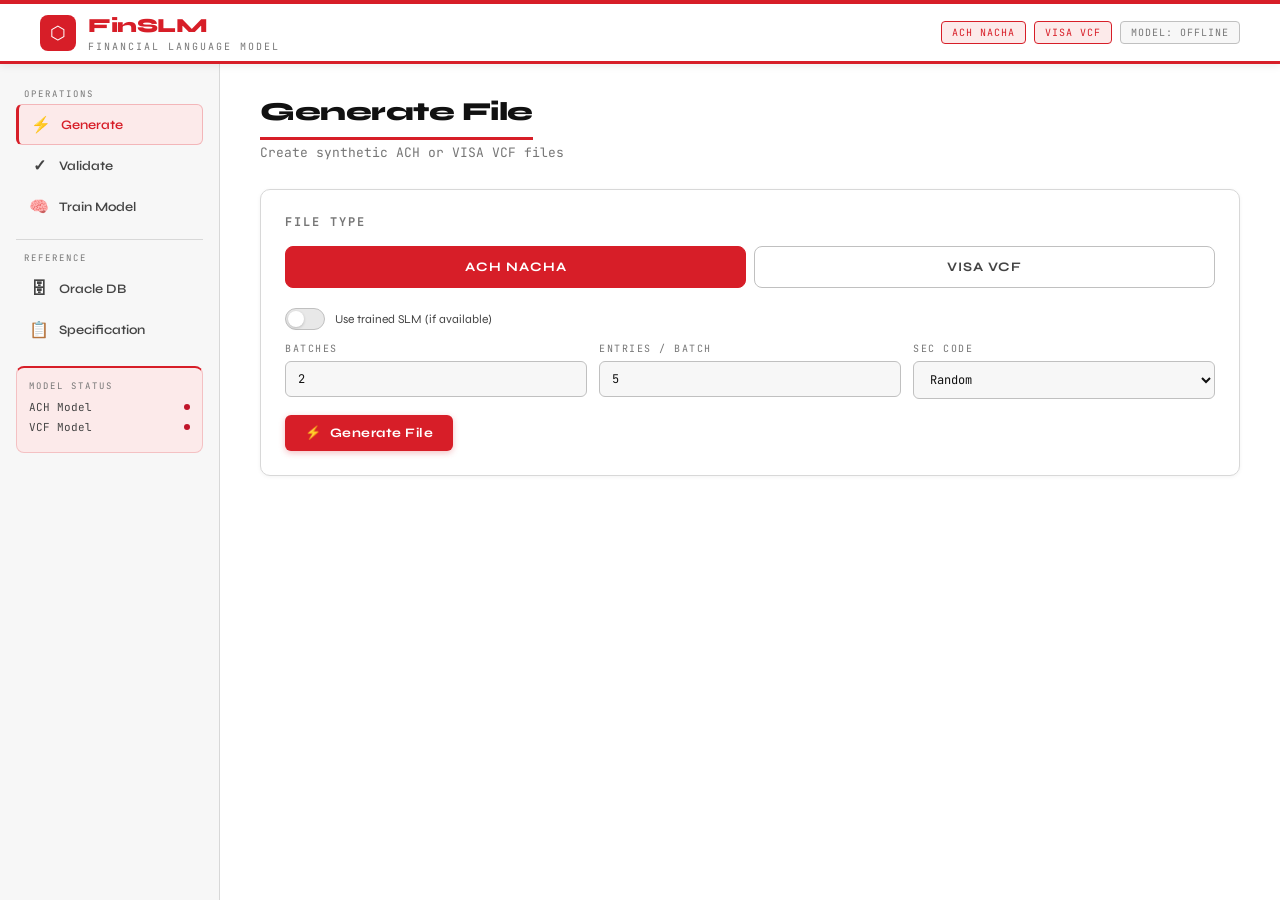
==== commit 1e910841: "Initial" ====
--- a/slm_ach_vcf-claude/templates/index.html
+++ b/slm_ach_vcf-claude/templates/index.html
@@ -7,21 +7,31 @@
 <link href="https://fonts.googleapis.com/css2?family=JetBrains+Mono:wght@300;400;500;600&family=Syne:wght@400;600;700;800&display=swap" rel="stylesheet">
 <style>
   :root {
-    --bg: #050a0f;
-    --surface: #0d1520;
-    --surface2: #111e2e;
-    --surface3: #162538;
-    --border: #1e3048;
-    --border2: #2a4060;
-    --accent: #00c8ff;
-    --accent2: #0086ff;
-    --accent3: #00ffaa;
-    --warn: #ffaa00;
-    --error: #ff4466;
-    --success: #00ffaa;
-    --text: #d0e4f0;
-    --text2: #7a9ab5;
-    --text3: #4a6a85;
+    /* ── Wells Fargo brand palette ── */
+    --wf-red:      #D71E28;
+    --wf-red-dark: #A8161F;
+    --wf-red-pale: #FCEAEA;
+
+    /* ── Neutrals ── */
+    --bg:       #FFFFFF;
+    --surface:  #F7F7F7;
+    --surface2: #F0F0F0;
+    --surface3: #E8E8E8;
+    --border:   #D8D8D8;
+    --border2:  #C0C0C0;
+
+    /* ── Text ── */
+    --text:  #111111;
+    --text2: #444444;
+    --text3: #767676;
+
+    /* ── Semantic ── */
+    --success: #1A7340;
+    --warn:    #B45309;
+    --error:   #C0152A;
+    --info:    #1A5FA8;
+
+    /* ── Fonts ── */
     --mono: 'JetBrains Mono', monospace;
     --sans: 'Syne', sans-serif;
   }
@@ -36,40 +46,20 @@
     overflow-x: hidden;
   }
 
-  /* Grid background */
+  /* Subtle dot-grid texture */
   body::before {
     content: '';
     position: fixed;
     inset: 0;
-    background-image:
-      linear-gradient(rgba(0,200,255,0.03) 1px, transparent 1px),
-      linear-gradient(90deg, rgba(0,200,255,0.03) 1px, transparent 1px);
-    background-size: 40px 40px;
+    background-image: radial-gradient(circle, #D8D8D8 1px, transparent 1px);
+    background-size: 28px 28px;
     pointer-events: none;
     z-index: 0;
-  }
-
-  .glow-orb {
-    position: fixed;
-    width: 600px;
-    height: 600px;
-    background: radial-gradient(circle, rgba(0,134,255,0.06) 0%, transparent 70%);
-    top: -200px;
-    right: -100px;
-    pointer-events: none;
-    z-index: 0;
-  }
-
-  .glow-orb2 {
-    position: fixed;
-    width: 400px;
-    height: 400px;
-    background: radial-gradient(circle, rgba(0,255,170,0.04) 0%, transparent 70%);
-    bottom: -100px;
-    left: -100px;
-    pointer-events: none;
-    z-index: 0;
-  }
+    opacity: 0.45;
+  }
+
+  /* Remove dark orbs */
+  .glow-orb, .glow-orb2 { display: none; }
 
   /* ─── Header ─── */
   header {
@@ -80,9 +70,10 @@
     display: flex;
     align-items: center;
     justify-content: space-between;
-    border-bottom: 1px solid var(--border);
-    background: rgba(5,10,15,0.8);
-    backdrop-filter: blur(12px);
+    border-bottom: 3px solid var(--wf-red);
+    background: #FFFFFF;
+    box-shadow: 0 2px 8px rgba(0,0,0,0.08);
+    border-top: 4px solid var(--wf-red);
   }
 
   .logo {
@@ -94,21 +85,21 @@
   .logo-icon {
     width: 36px;
     height: 36px;
-    background: linear-gradient(135deg, var(--accent2), var(--accent));
+    background: var(--wf-red);
     border-radius: 8px;
     display: flex;
     align-items: center;
     justify-content: center;
     font-size: 18px;
+    color: #fff;
   }
 
   .logo-text {
     font-size: 20px;
     font-weight: 800;
     letter-spacing: -0.5px;
-    background: linear-gradient(135deg, var(--accent), var(--accent3));
-    -webkit-background-clip: text;
-    -webkit-text-fill-color: transparent;
+    color: var(--wf-red);
+    -webkit-text-fill-color: var(--wf-red);
   }
 
   .logo-sub {
@@ -131,11 +122,16 @@
     padding: 4px 10px;
     border-radius: 4px;
     border: 1px solid var(--border2);
-    color: var(--text2);
+    color: var(--text3);
     letter-spacing: 1px;
-  }
-
-  .badge.active { border-color: var(--accent); color: var(--accent); }
+    background: var(--surface);
+  }
+
+  .badge.active {
+    border-color: var(--wf-red);
+    color: var(--wf-red);
+    background: var(--wf-red-pale);
+  }
 
   /* ─── Main Layout ─── */
   .main {
@@ -150,7 +146,7 @@
   .sidebar {
     border-right: 1px solid var(--border);
     padding: 24px 0;
-    background: rgba(13,21,32,0.5);
+    background: var(--surface);
   }
 
   .sidebar-section {
@@ -182,11 +178,16 @@
     border: 1px solid transparent;
   }
 
-  .nav-item:hover { background: var(--surface2); color: var(--text); }
+  .nav-item:hover {
+    background: var(--surface2);
+    color: var(--text);
+  }
+
   .nav-item.active {
-    background: rgba(0,200,255,0.08);
-    border-color: rgba(0,200,255,0.2);
-    color: var(--accent);
+    background: var(--wf-red-pale);
+    border-color: rgba(215,30,40,0.25);
+    color: var(--wf-red);
+    border-left: 3px solid var(--wf-red);
   }
 
   .nav-icon { font-size: 16px; width: 20px; text-align: center; }
@@ -200,8 +201,9 @@
   .model-status {
     margin: 0 16px;
     padding: 12px;
-    background: var(--surface);
-    border: 1px solid var(--border);
+    background: var(--wf-red-pale);
+    border: 1px solid rgba(215,30,40,0.2);
+    border-top: 2px solid var(--wf-red);
     border-radius: 8px;
     margin-top: 16px;
   }
@@ -229,16 +231,17 @@
     width: 6px;
     height: 6px;
     border-radius: 50%;
-    background: var(--text3);
-  }
-
-  .dot.ready { background: var(--success); box-shadow: 0 0 6px var(--success); }
+    background: var(--border2);
+  }
+
+  .dot.ready { background: var(--success); box-shadow: 0 0 5px rgba(26,115,64,0.4); }
   .dot.absent { background: var(--error); }
 
   /* ─── Content ─── */
   .content {
     overflow-y: auto;
     padding: 32px 40px;
+    background: #FFFFFF;
   }
 
   .panel { display: none; }
@@ -249,22 +252,33 @@
     font-weight: 800;
     letter-spacing: -0.5px;
     margin-bottom: 4px;
+    color: var(--text);
+    padding-bottom: 10px;
+    border-bottom: 3px solid var(--wf-red);
+    display: inline-block;
   }
 
   .panel-subtitle {
     font-size: 13px;
-    color: var(--text2);
+    color: var(--text3);
     margin-bottom: 28px;
     font-family: var(--mono);
   }
 
   /* ─── Cards ─── */
   .card {
-    background: var(--surface);
+    background: #FFFFFF;
     border: 1px solid var(--border);
     border-radius: 10px;
     padding: 24px;
     margin-bottom: 20px;
+    box-shadow: 0 1px 4px rgba(0,0,0,0.05);
+    transition: box-shadow 0.15s, border-color 0.15s;
+  }
+
+  .card:hover {
+    box-shadow: 0 4px 14px rgba(0,0,0,0.08);
+    border-color: #C8C8C8;
   }
 
   .card-title {
@@ -272,7 +286,7 @@
     font-weight: 700;
     letter-spacing: 2px;
     text-transform: uppercase;
-    color: var(--text2);
+    color: var(--text3);
     margin-bottom: 16px;
     font-family: var(--mono);
   }
@@ -288,8 +302,8 @@
     flex: 1;
     padding: 12px;
     border-radius: 8px;
-    border: 1px solid var(--border2);
-    background: transparent;
+    border: 1.5px solid var(--border2);
+    background: #FFFFFF;
     color: var(--text2);
     font-family: var(--sans);
     font-size: 13px;
@@ -299,11 +313,16 @@
     letter-spacing: 1px;
   }
 
-  .type-btn:hover { border-color: var(--accent); color: var(--accent); }
+  .type-btn:hover {
+    border-color: var(--wf-red);
+    color: var(--wf-red);
+    background: var(--wf-red-pale);
+  }
+
   .type-btn.selected {
-    background: rgba(0,200,255,0.1);
-    border-color: var(--accent);
-    color: var(--accent);
+    background: var(--wf-red);
+    border-color: var(--wf-red);
+    color: #FFFFFF;
   }
 
   /* ─── Form Controls ─── */
@@ -325,8 +344,8 @@
   }
 
   .form-input, .form-select {
-    background: var(--surface2);
-    border: 1px solid var(--border2);
+    background: var(--surface);
+    border: 1.5px solid var(--border2);
     color: var(--text);
     padding: 9px 12px;
     border-radius: 6px;
@@ -337,7 +356,8 @@
   }
 
   .form-input:focus, .form-select:focus {
-    border-color: var(--accent);
+    border-color: var(--wf-red);
+    box-shadow: 0 0 0 3px rgba(215,30,40,0.1);
   }
 
   /* ─── Buttons ─── */
@@ -356,30 +376,49 @@
     gap: 8px;
   }
 
+  /* Primary = Wells Fargo Red */
   .btn-primary {
-    background: linear-gradient(135deg, var(--accent2), var(--accent));
-    color: #000;
-  }
-
-  .btn-primary:hover { opacity: 0.85; transform: translateY(-1px); }
-  .btn-primary:disabled { opacity: 0.4; cursor: not-allowed; transform: none; }
-
+    background: var(--wf-red);
+    color: #FFFFFF;
+    box-shadow: 0 2px 6px rgba(215,30,40,0.28);
+  }
+
+  .btn-primary:hover {
+    background: var(--wf-red-dark);
+    transform: translateY(-1px);
+    box-shadow: 0 4px 10px rgba(215,30,40,0.32);
+  }
+
+  .btn-primary:disabled {
+    background: #E89099;
+    box-shadow: none;
+    cursor: not-allowed;
+    transform: none;
+  }
+
+  /* Secondary = outlined red */
   .btn-secondary {
-    background: var(--surface3);
-    border: 1px solid var(--border2);
-    color: var(--text);
-  }
-
-  .btn-secondary:hover { border-color: var(--accent); color: var(--accent); }
+    background: #FFFFFF;
+    border: 1.5px solid var(--border2);
+    color: var(--text2);
+  }
+
+  .btn-secondary:hover {
+    border-color: var(--wf-red);
+    color: var(--wf-red);
+    background: var(--wf-red-pale);
+  }
 
   .btn-success {
-    background: linear-gradient(135deg, #007755, var(--accent3));
-    color: #000;
-  }
+    background: #1A7340;
+    color: #FFFFFF;
+  }
+
+  .btn-success:hover { background: #145c33; }
 
   .btn-danger {
-    background: linear-gradient(135deg, #880022, var(--error));
-    color: #fff;
+    background: var(--wf-red);
+    color: #FFFFFF;
   }
 
   .btn-sm { padding: 6px 14px; font-size: 11px; }
@@ -393,11 +432,12 @@
     cursor: pointer;
     transition: all 0.2s;
     position: relative;
+    background: var(--surface);
   }
 
   .upload-zone:hover, .upload-zone.drag-over {
-    border-color: var(--accent);
-    background: rgba(0,200,255,0.04);
+    border-color: var(--wf-red);
+    background: var(--wf-red-pale);
   }
 
   .upload-zone input[type="file"] {
@@ -427,11 +467,11 @@
     font-family: var(--mono);
     font-size: 11.5px;
     line-height: 1.6;
-    background: #020810;
+    background: #1C1C1C;
     border: 1px solid var(--border);
     border-radius: 8px;
     padding: 16px;
-    color: #8fc4e0;
+    color: #D4E6C8;
     width: 100%;
     resize: vertical;
     outline: none;
@@ -442,11 +482,11 @@
     font-family: var(--mono);
     font-size: 11px;
     line-height: 1.6;
-    background: #020810;
+    background: #1C1C1C;
     border: 1px solid var(--border);
     border-radius: 8px;
     padding: 16px;
-    color: #8fc4e0;
+    color: #D4E6C8;
     white-space: pre;
     overflow: auto;
     max-height: 400px;
@@ -461,12 +501,19 @@
   }
 
   .result-stat {
-    background: var(--surface2);
+    background: var(--surface);
     border: 1px solid var(--border);
     border-radius: 8px;
     padding: 16px;
     text-align: center;
-  }
+    border-top: 3px solid var(--border);
+    transition: border-top-color 0.15s;
+  }
+
+  .result-stat:nth-child(1) { border-top-color: var(--error); }
+  .result-stat:nth-child(2) { border-top-color: var(--warn); }
+  .result-stat:nth-child(3) { border-top-color: var(--info); }
+  .result-stat:nth-child(4) { border-top-color: var(--text3); }
 
   .result-stat-value {
     font-size: 28px;
@@ -486,8 +533,8 @@
 
   .stat-valid { color: var(--success); }
   .stat-error { color: var(--error); }
-  .stat-warn { color: var(--warn); }
-  .stat-info { color: var(--accent); }
+  .stat-warn  { color: var(--warn); }
+  .stat-info  { color: var(--info); }
 
   .result-badge {
     display: inline-flex;
@@ -501,14 +548,14 @@
   }
 
   .result-badge.valid {
-    background: rgba(0,255,170,0.1);
-    border: 1px solid rgba(0,255,170,0.3);
+    background: #EAF5EF;
+    border: 1px solid #A3D4B5;
     color: var(--success);
   }
 
   .result-badge.invalid {
-    background: rgba(255,68,102,0.1);
-    border: 1px solid rgba(255,68,102,0.3);
+    background: var(--wf-red-pale);
+    border: 1px solid rgba(215,30,40,0.3);
     color: var(--error);
   }
 
@@ -520,16 +567,16 @@
     grid-template-columns: 80px 120px 60px 1fr;
     gap: 12px;
     padding: 12px 16px;
-    background: var(--surface2);
+    background: var(--surface);
     border-radius: 6px;
     border-left: 3px solid transparent;
     align-items: start;
     font-size: 12px;
   }
 
-  .validation-item.ERROR { border-left-color: var(--error); }
-  .validation-item.WARNING { border-left-color: var(--warn); }
-  .validation-item.INFO { border-left-color: var(--accent); }
+  .validation-item.ERROR   { border-left-color: var(--error); background: #FEF5F5; }
+  .validation-item.WARNING { border-left-color: var(--warn);  background: #FFFBF0; }
+  .validation-item.INFO    { border-left-color: var(--info);  background: #F0F5FF; }
 
   .vi-severity {
     font-family: var(--mono);
@@ -540,13 +587,13 @@
     text-align: center;
   }
 
-  .vi-severity.ERROR { background: rgba(255,68,102,0.15); color: var(--error); }
-  .vi-severity.WARNING { background: rgba(255,170,0,0.15); color: var(--warn); }
-  .vi-severity.INFO { background: rgba(0,200,255,0.15); color: var(--accent); }
-
-  .vi-field { font-family: var(--mono); color: var(--accent2); }
-  .vi-line { font-family: var(--mono); color: var(--text3); }
-  .vi-msg { color: var(--text); line-height: 1.4; }
+  .vi-severity.ERROR   { background: rgba(192,21,42,0.1);  color: var(--error); }
+  .vi-severity.WARNING { background: rgba(180,83,9,0.1);   color: var(--warn); }
+  .vi-severity.INFO    { background: rgba(26,95,168,0.1);  color: var(--info); }
+
+  .vi-field { font-family: var(--mono); color: #1A5FA8; }
+  .vi-line  { font-family: var(--mono); color: var(--text3); }
+  .vi-msg   { color: var(--text); line-height: 1.4; }
 
   /* ─── Training ─── */
   .progress-bar-wrap {
@@ -560,19 +607,19 @@
   .progress-bar {
     height: 100%;
     border-radius: 100px;
-    background: linear-gradient(90deg, var(--accent2), var(--accent));
+    background: var(--wf-red);
     transition: width 0.5s ease;
-    box-shadow: 0 0 10px rgba(0,200,255,0.5);
+    box-shadow: 0 0 8px rgba(215,30,40,0.35);
   }
 
   .training-log {
-    background: #020810;
+    background: #1C1C1C;
     border: 1px solid var(--border);
     border-radius: 8px;
     padding: 16px;
     font-family: var(--mono);
     font-size: 11px;
-    color: var(--accent3);
+    color: #8AC882;
     max-height: 200px;
     overflow-y: auto;
     line-height: 1.7;
@@ -586,7 +633,7 @@
   }
 
   .stat-card {
-    background: var(--surface2);
+    background: var(--surface);
     border: 1px solid var(--border);
     border-radius: 8px;
     padding: 14px;
@@ -618,10 +665,10 @@
     border-left: 3px solid;
   }
 
-  .alert-info { background: rgba(0,200,255,0.07); border-color: var(--accent); color: var(--accent); }
-  .alert-success { background: rgba(0,255,170,0.07); border-color: var(--success); color: var(--success); }
-  .alert-error { background: rgba(255,68,102,0.07); border-color: var(--error); color: var(--error); }
-  .alert-warn { background: rgba(255,170,0,0.07); border-color: var(--warn); color: var(--warn); }
+  .alert-info    { background: #EFF5FF; border-color: var(--info);    color: var(--info); }
+  .alert-success { background: #EAF5EF; border-color: var(--success); color: var(--success); }
+  .alert-error   { background: var(--wf-red-pale); border-color: var(--error); color: var(--error); }
+  .alert-warn    { background: #FFFBF0; border-color: var(--warn);    color: var(--warn); }
 
   /* ─── Toggle Switch ─── */
   .toggle-wrap {
@@ -644,7 +691,7 @@
     position: absolute;
     inset: 0;
     background: var(--surface3);
-    border: 1px solid var(--border2);
+    border: 1.5px solid var(--border2);
     border-radius: 100px;
     transition: 0.2s;
   }
@@ -654,15 +701,22 @@
     position: absolute;
     width: 16px;
     height: 16px;
-    background: var(--text3);
+    background: #FFFFFF;
     border-radius: 50%;
     top: 2px;
     left: 2px;
     transition: 0.2s;
-  }
-
-  .toggle input:checked + .toggle-slider { background: rgba(0,200,255,0.2); border-color: var(--accent); }
-  .toggle input:checked + .toggle-slider::before { transform: translateX(18px); background: var(--accent); }
+    box-shadow: 0 1px 3px rgba(0,0,0,0.2);
+  }
+
+  .toggle input:checked + .toggle-slider {
+    background: var(--wf-red);
+    border-color: var(--wf-red-dark);
+  }
+
+  .toggle input:checked + .toggle-slider::before {
+    transform: translateX(18px);
+  }
 
   .toggle-label { font-size: 12px; color: var(--text2); }
 
@@ -678,8 +732,8 @@
   .spinner {
     width: 14px;
     height: 14px;
-    border: 2px solid rgba(0,0,0,0.2);
-    border-top-color: #000;
+    border: 2px solid rgba(255,255,255,0.35);
+    border-top-color: #FFFFFF;
     border-radius: 50%;
     animation: spin 0.7s linear infinite;
   }
@@ -705,12 +759,12 @@
   .spec-table th {
     text-align: left;
     padding: 8px 12px;
-    background: var(--surface3);
+    background: var(--surface2);
     color: var(--text3);
     font-size: 9px;
     letter-spacing: 1.5px;
     text-transform: uppercase;
-    border-bottom: 1px solid var(--border);
+    border-bottom: 2px solid var(--wf-red);
   }
 
   .spec-table td {
@@ -719,16 +773,16 @@
     color: var(--text2);
   }
 
-  .spec-table tr:hover td { background: rgba(255,255,255,0.02); }
-
-  .spec-code { color: var(--accent3); }
-  .spec-val { color: var(--accent); }
+  .spec-table tr:hover td { background: var(--surface); }
+
+  .spec-code { color: #1A7340; font-weight: 600; }
+  .spec-val  { color: #1A5FA8; }
 
   /* ─── Scrollbar ─── */
   ::-webkit-scrollbar { width: 6px; height: 6px; }
   ::-webkit-scrollbar-track { background: var(--surface); }
   ::-webkit-scrollbar-thumb { background: var(--border2); border-radius: 3px; }
-  ::-webkit-scrollbar-thumb:hover { background: var(--text3); }
+  ::-webkit-scrollbar-thumb:hover { background: var(--wf-red); }
 
   @media (max-width: 900px) {
     .main { grid-template-columns: 1fr; }
@@ -736,6 +790,113 @@
     .spec-grid { grid-template-columns: 1fr; }
     .result-summary { grid-template-columns: 1fr 1fr; }
   }
+
+  /* ─── Oracle Panel ─── */
+  .oracle-section-label {
+    font-family: var(--mono);
+    font-size: 9px;
+    letter-spacing: 2px;
+    text-transform: uppercase;
+    color: var(--text3);
+    margin-bottom: 8px;
+  }
+
+  .connection-indicator {
+    display: inline-flex;
+    align-items: center;
+    gap: 6px;
+    padding: 4px 12px;
+    border-radius: 100px;
+    font-family: var(--mono);
+    font-size: 11px;
+    font-weight: 600;
+  }
+
+  .connection-indicator.live {
+    background: #EAF5EF;
+    border: 1px solid #A3D4B5;
+    color: var(--success);
+  }
+
+  .connection-indicator.mock {
+    background: #FFFBF0;
+    border: 1px solid #F9C96D;
+    color: var(--warn);
+  }
+
+  .connection-indicator.error {
+    background: var(--wf-red-pale);
+    border: 1px solid rgba(215,30,40,0.3);
+    color: var(--error);
+  }
+
+  .db-stats-strip {
+    display: flex;
+    gap: 16px;
+    padding: 12px 16px;
+    background: var(--surface2);
+    border: 1px solid var(--border);
+    border-radius: 8px;
+    margin-bottom: 16px;
+    flex-wrap: wrap;
+  }
+
+  .db-stat-item {
+    display: flex;
+    flex-direction: column;
+    gap: 2px;
+  }
+
+  .db-stat-label {
+    font-family: var(--mono);
+    font-size: 9px;
+    letter-spacing: 1.5px;
+    color: var(--text3);
+    text-transform: uppercase;
+  }
+
+  .db-stat-value {
+    font-family: var(--mono);
+    font-size: 13px;
+    font-weight: 700;
+    color: var(--text);
+  }
+
+  .source-chip {
+    display: inline-flex;
+    align-items: center;
+    gap: 4px;
+    padding: 3px 10px;
+    border-radius: 100px;
+    font-size: 10px;
+    font-weight: 700;
+    font-family: var(--mono);
+    letter-spacing: 0.5px;
+    border: 1px solid var(--border2);
+    background: var(--surface);
+    color: var(--text2);
+  }
+
+  .source-chip.oracle  { background: #EAF5EF; border-color: #A3D4B5; color: var(--success); }
+  .source-chip.mock    { background: #FFFBF0; border-color: #F9C96D; color: var(--warn); }
+  .source-chip.synth   { background: var(--wf-red-pale); border-color: rgba(215,30,40,0.3); color: var(--wf-red); }
+
+  #oraTrainProgress.card {
+    border-top: 3px solid var(--wf-red);
+    margin-top: 16px;
+  }
+
+  .oracle-schema-hint {
+    font-family: var(--mono);
+    font-size: 10px;
+    color: var(--text3);
+    margin-top: 4px;
+    padding: 6px 10px;
+    background: var(--surface2);
+    border-radius: 4px;
+    border-left: 2px solid var(--wf-red);
+  }
+
 </style>
 </head>
 <body>
@@ -761,20 +922,23 @@
   <div class="sidebar">
     <div class="sidebar-section">
       <div class="sidebar-label">Operations</div>
-      <div class="nav-item active" onclick="showPanel('generate')">
+      <div class="nav-item active" onclick="showPanel('generate', event)">
         <span class="nav-icon">⚡</span> Generate
       </div>
-      <div class="nav-item" onclick="showPanel('validate')">
+      <div class="nav-item" onclick="showPanel('validate', event)">
         <span class="nav-icon">✓</span> Validate
       </div>
-      <div class="nav-item" onclick="showPanel('train')">
+      <div class="nav-item" onclick="showPanel('train', event)">
         <span class="nav-icon">🧠</span> Train Model
       </div>
     </div>
     <div class="divider"></div>
     <div class="sidebar-section">
       <div class="sidebar-label">Reference</div>
-      <div class="nav-item" onclick="showPanel('spec')">
+      <div class="nav-item" onclick="showPanel('oracle', event)">
+        <span class="nav-icon">🗄</span> Oracle DB
+      </div>
+      <div class="nav-item" onclick="showPanel('spec', event)">
         <span class="nav-icon">📋</span> Specification
       </div>
     </div>
@@ -797,7 +961,7 @@
     <!-- ─── GENERATE PANEL ─── -->
     <div class="panel active" id="panel-generate">
       <div class="panel-title">Generate File</div>
-      <div class="panel-subtitle">// Create synthetic ACH or VISA VCF files</div>
+      <div class="panel-subtitle">Create synthetic ACH or VISA VCF files</div>
 
       <div class="card">
         <div class="card-title">File Type</div>
@@ -875,7 +1039,7 @@
     <!-- ─── VALIDATE PANEL ─── -->
     <div class="panel" id="panel-validate">
       <div class="panel-title">Validate File</div>
-      <div class="panel-subtitle">// Validate against NACHA & VISA VCF specifications</div>
+      <div class="panel-subtitle">Validate against NACHA &amp; VISA VCF specifications</div>
 
       <div class="card">
         <div class="card-title">File Type</div>
@@ -947,7 +1111,7 @@
     <!-- ─── TRAIN PANEL ─── -->
     <div class="panel" id="panel-train">
       <div class="panel-title">Train Model</div>
-      <div class="panel-subtitle">// Fine-tune the SLM on synthetic ACH/VCF data</div>
+      <div class="panel-subtitle">Fine-tune the SLM on synthetic ACH/VCF data</div>
 
       <div class="alert alert-info">
         The SLM is a character-level GPT-style transformer trained on synthetic financial files.
@@ -1014,10 +1178,171 @@
       </div>
     </div>
 
+
+    <!-- ─── ORACLE PANEL ─── -->
+    <div class="panel" id="panel-oracle">
+      <div class="panel-title">Oracle Database</div>
+      <div class="panel-subtitle">Connect to Oracle and generate ACH files from live transaction data</div>
+
+      <!-- Connection Config -->
+      <div class="card" id="oracleConnCard">
+        <div class="card-title">Connection Settings</div>
+        <div class="form-row">
+          <div class="form-group">
+            <label class="form-label">Host</label>
+            <input class="form-input" id="oraHost" value="localhost" placeholder="db.example.com">
+          </div>
+          <div class="form-group">
+            <label class="form-label">Port</label>
+            <input class="form-input" id="oraPort" value="1521" type="number">
+          </div>
+          <div class="form-group">
+            <label class="form-label">Service / SID</label>
+            <input class="form-input" id="oraService" value="ORCL" placeholder="ORCL or XE">
+          </div>
+        </div>
+        <div class="form-row">
+          <div class="form-group">
+            <label class="form-label">Username</label>
+            <input class="form-input" id="oraUser" value="finslm">
+          </div>
+          <div class="form-group">
+            <label class="form-label">Password</label>
+            <input class="form-input" id="oraPass" type="password" placeholder="••••••••">
+          </div>
+          <div class="form-group">
+            <label class="form-label">Schema</label>
+            <input class="form-input" id="oraSchema" value="FINSLM">
+          </div>
+        </div>
+        <div class="toggle-wrap">
+          <label class="toggle">
+            <input type="checkbox" id="oraMock">
+            <span class="toggle-slider"></span>
+          </label>
+          <span class="toggle-label">Mock mode (use synthetic data, no real DB needed)</span>
+        </div>
+        <div class="toolbar">
+          <button class="btn btn-primary" id="oraTestBtn" onclick="testOracleConnection()">
+            <span>🔌</span> Test Connection
+          </button>
+          <button class="btn btn-secondary" onclick="loadOracleCompanies()">
+            <span>🏢</span> Load Companies
+          </button>
+        </div>
+        <div id="oraStatus" style="margin-top:12px;display:none"></div>
+      </div>
+
+      <!-- Generate from Oracle -->
+      <div class="card">
+        <div class="card-title">Generate ACH from Oracle</div>
+        <div class="form-row">
+          <div class="form-group">
+            <label class="form-label">Company</label>
+            <select class="form-select" id="oraCompanyId">
+              <option value="">All Companies</option>
+            </select>
+          </div>
+          <div class="form-group">
+            <label class="form-label">SEC Code</label>
+            <select class="form-select" id="oraSecCode">
+              <option value="">All SEC Codes</option>
+              <option value="PPD">PPD – Prearranged</option>
+              <option value="CCD">CCD – Corporate</option>
+              <option value="CTX">CTX – Corp Trade</option>
+              <option value="WEB">WEB – Internet</option>
+              <option value="TEL">TEL – Telephone</option>
+            </select>
+          </div>
+          <div class="form-group">
+            <label class="form-label">Effective Date (YYMMDD)</label>
+            <input class="form-input" id="oraEffDate" placeholder="e.g. 260502">
+          </div>
+          <div class="form-group">
+            <label class="form-label">Max Transactions</label>
+            <input class="form-input" id="oraMaxTxns" type="number" value="500" min="1" max="50000">
+          </div>
+        </div>
+        <div class="toggle-wrap">
+          <label class="toggle">
+            <input type="checkbox" id="oraSaveAudit" checked>
+            <span class="toggle-slider"></span>
+          </label>
+          <span class="toggle-label">Save to ACH_FILE_LOG (audit trail)</span>
+        </div>
+        <div class="toggle-wrap">
+          <label class="toggle">
+            <input type="checkbox" id="oraSaveCorpus" checked>
+            <span class="toggle-slider"></span>
+          </label>
+          <span class="toggle-label">Save to ACH_TRAINING_CORPUS (feeds future SLM training)</span>
+        </div>
+        <button class="btn btn-primary" id="oraGenBtn" onclick="generateFromOracle()">
+          <span>⚡</span> Generate from Oracle
+        </button>
+      </div>
+
+      <!-- Oracle generated output -->
+      <div class="card" id="oraOutputCard" style="display:none">
+        <div class="card-title">Generated Output</div>
+        <div id="oraFileMeta" style="display:flex;gap:10px;flex-wrap:wrap;margin-bottom:12px"></div>
+        <div class="code-preview" id="oraFileContent"></div>
+        <div class="toolbar">
+          <button class="btn btn-secondary btn-sm" onclick="copyOraFile()">⎘ Copy</button>
+          <button class="btn btn-secondary btn-sm" onclick="downloadOraFile()">⬇ Download</button>
+          <button class="btn btn-secondary btn-sm" onclick="validateOraFile()">✓ Validate</button>
+        </div>
+      </div>
+
+      <!-- Oracle-aware Training -->
+      <div class="card">
+        <div class="card-title">Train SLM on Oracle Data</div>
+        <div class="alert alert-info" style="margin-bottom:16px">
+          Pulls real ACH files from the Oracle corpus table, augments with live-generated
+          files, then fine-tunes the SLM. Falls back to synthetic if Oracle is unavailable.
+        </div>
+        <div class="form-row">
+          <div class="form-group">
+            <label class="form-label">Model Size</label>
+            <select class="form-select" id="oraModelConfig">
+              <option value="nano">Nano (~1M, fast)</option>
+              <option value="small" selected>Small (~4M)</option>
+              <option value="medium">Medium (~10M)</option>
+            </select>
+          </div>
+          <div class="form-group">
+            <label class="form-label">Oracle Files</label>
+            <input class="form-input" id="oraNFiles" type="number" value="200" min="10">
+          </div>
+          <div class="form-group">
+            <label class="form-label">Synthetic Files</label>
+            <input class="form-input" id="oraNSynth" type="number" value="50" min="0">
+          </div>
+          <div class="form-group">
+            <label class="form-label">Epochs</label>
+            <input class="form-input" id="oraEpochs" type="number" value="5" min="1" max="50">
+          </div>
+        </div>
+        <button class="btn btn-primary" id="oraTrainBtn" onclick="startOracleTraining()">
+          <span>🧠</span> Train on Oracle Data
+        </button>
+        <div class="card" id="oraTrainProgress" style="display:none;margin-top:16px">
+          <div class="card-title">Training Progress</div>
+          <div id="oraTrainMsg" style="font-family:var(--mono);font-size:12px;color:var(--text2);margin-bottom:8px">
+            Initialising...
+          </div>
+          <div class="progress-bar-wrap">
+            <div class="progress-bar" id="oraProgressBar" style="width:0%"></div>
+          </div>
+          <div class="training-log" id="oraTrainingLog"></div>
+        </div>
+      </div>
+    </div>
+
     <!-- ─── SPEC PANEL ─── -->
     <div class="panel" id="panel-spec">
       <div class="panel-title">Specification Reference</div>
-      <div class="panel-subtitle">// NACHA ACH & VISA VCF format documentation</div>
+      <div class="panel-subtitle">NACHA ACH &amp; VISA VCF format documentation</div>
 
       <div class="spec-grid">
         <div class="card">
@@ -1223,7 +1548,7 @@
 
 async function validateGenerated() {
   showPanel('validate');
-  document.querySelectorAll('.nav-item')[1].classList.add('active');
+  // nav active handled by showPanel
   document.querySelectorAll('.nav-item')[0].classList.remove('active');
   selectValType(currentGenType);
   document.getElementById('pasteContent').value = generatedContent;
@@ -1480,9 +1805,19 @@
   const el = document.createElement('div');
   el.className = `alert alert-${type}`;
   el.textContent = msg;
-  el.style.cssText = 'position:fixed;top:80px;right:20px;z-index:999;max-width:400px;animation:fadeIn 0.3s';
+  el.style.cssText = [
+    'position:fixed','top:80px','right:20px','z-index:9999',
+    'max-width:380px','background:#ffffff',
+    'box-shadow:0 4px 20px rgba(0,0,0,0.12),0 1px 4px rgba(0,0,0,0.08)',
+    'border-radius:8px','opacity:0','transform:translateX(16px)',
+    'transition:opacity 0.25s,transform 0.25s',
+  ].join(';');
   document.body.appendChild(el);
-  setTimeout(() => el.remove(), 4000);
+  requestAnimationFrame(() => { el.style.opacity='1'; el.style.transform='translateX(0)'; });
+  setTimeout(() => {
+    el.style.opacity='0'; el.style.transform='translateX(16px)';
+    setTimeout(() => el.remove(), 300);
+  }, 4000);
 }
 
 function escHtml(str) {
@@ -1493,6 +1828,313 @@
 // ─── Init ─────────────────────────────────────────────────────────────────────
 loadModelStatus();
 setInterval(loadModelStatus, 30000);
+
+// ══════════════════════════════════════════════════════════════════════════════
+// ORACLE DB FUNCTIONS
+// ══════════════════════════════════════════════════════════════════════════════
+
+let oracleFileContent = '';
+let oracleLogLines    = [];
+let oraclePollInterval = null;
+
+// ─── Build Oracle connection payload from form ────────────────────────────────
+function getOraclePayload(extra = {}) {
+  return {
+    host:    document.getElementById('oraHost').value.trim()    || 'localhost',
+    port:    parseInt(document.getElementById('oraPort').value) || 1521,
+    service: document.getElementById('oraService').value.trim() || 'ORCL',
+    user:    document.getElementById('oraUser').value.trim()    || 'finslm',
+    password:document.getElementById('oraPass').value,
+    schema:  document.getElementById('oraSchema').value.trim()  || 'FINSLM',
+    mock:    document.getElementById('oraMock').checked ? 'true' : 'false',
+    ...extra,
+  };
+}
+
+// ─── Test Oracle connection ───────────────────────────────────────────────────
+async function testOracleConnection() {
+  const btn = document.getElementById('oraTestBtn');
+  btn.disabled = true;
+  btn.innerHTML = '<div class="spinner" style="border-top-color:#fff"></div> Testing…';
+
+  const statusDiv = document.getElementById('oraStatus');
+  statusDiv.style.display = 'none';
+
+  try {
+    const res  = await fetch('/api/oracle/test', {
+      method: 'POST',
+      headers: { 'Content-Type': 'application/json' },
+      body: JSON.stringify(getOraclePayload()),
+    });
+    const data = await res.json();
+
+    const ok    = data.success;
+    const h     = data.health || {};
+    const mode  = h.mode  || (ok ? 'live' : 'error');
+    const driver= h.driver || '–';
+
+    statusDiv.style.display = '';
+    statusDiv.innerHTML = `
+      <div class="alert alert-${ok ? 'success' : 'error'}" style="margin:0">
+        <strong>${ok ? '✓ Connected' : '✗ Failed'}</strong> — ${data.message}
+        <div style="margin-top:8px;display:grid;grid-template-columns:repeat(3,1fr);gap:6px">
+          ${renderKV('Mode',   mode)}
+          ${renderKV('Driver', driver)}
+          ${renderKV('DSN',    h.dsn || '–')}
+          ${renderKV('Schema', h.schema || '–')}
+          ${h.pool_open != null ? renderKV('Pool open', h.pool_open) : ''}
+          ${h.pool_busy != null ? renderKV('Pool busy', h.pool_busy) : ''}
+        </div>
+      </div>`;
+
+    if (ok) {
+      // Update header badge
+      document.getElementById('modelBadge').textContent =
+        `MODEL: ${mode === 'live' ? 'ORACLE ✓' : 'MOCK'}`;
+      showAlert(mode === 'mock'
+        ? 'Running in Mock mode — synthetic data only'
+        : 'Oracle connection established!', ok ? 'success' : 'warn');
+    } else {
+      showAlert(data.message, 'error');
+    }
+  } catch (e) {
+    showAlert('Network error: ' + e.message, 'error');
+  } finally {
+    btn.disabled = false;
+    btn.innerHTML = '<span>🔌</span> Test Connection';
+  }
+}
+
+// ─── Load companies from Oracle ───────────────────────────────────────────────
+async function loadOracleCompanies() {
+  const sec = document.getElementById('oraSecCode').value;
+  const url = '/api/oracle/companies' + (sec ? `?sec_code=${sec}` : '');
+  try {
+    const res  = await fetch(url);
+    const data = await res.json();
+    const sel  = document.getElementById('oraCompanyId');
+    sel.innerHTML = '<option value="">All Companies</option>';
+    if (Array.isArray(data)) {
+      data.forEach(c => {
+        const opt = document.createElement('option');
+        opt.value       = c.company_id;
+        opt.textContent = `${c.company_name.trim()} (${c.sec_code})`;
+        sel.appendChild(opt);
+      });
+      showAlert(`Loaded ${data.length} companies from Oracle`, 'success');
+    } else {
+      showAlert(data.error || 'Failed to load companies', 'error');
+    }
+  } catch (e) {
+    showAlert('Error loading companies: ' + e.message, 'error');
+  }
+}
+
+// ─── Generate ACH from Oracle ─────────────────────────────────────────────────
+async function generateFromOracle() {
+  const btn = document.getElementById('oraGenBtn');
+  btn.disabled = true;
+  btn.innerHTML = '<div class="spinner" style="border-top-color:#fff"></div> Generating…';
+  document.getElementById('oraOutputCard').style.display = 'none';
+
+  const co  = document.getElementById('oraCompanyId').value;
+  const sec = document.getElementById('oraSecCode').value;
+  const eff = document.getElementById('oraEffDate').value.trim();
+
+  const payload = getOraclePayload({
+    max_transactions: parseInt(document.getElementById('oraMaxTxns').value) || 500,
+    save_audit:  document.getElementById('oraSaveAudit').checked,
+    save_corpus: document.getElementById('oraSaveCorpus').checked,
+  });
+  if (co)  payload.company_id     = parseInt(co);
+  if (sec) payload.sec_code       = sec;
+  if (eff) payload.effective_date = eff;
+
+  try {
+    const res  = await fetch('/api/oracle/generate', {
+      method: 'POST',
+      headers: { 'Content-Type': 'application/json' },
+      body: JSON.stringify(payload),
+    });
+    const data = await res.json();
+
+    if (!res.ok) {
+      showAlert(data.error || 'Generation failed', 'error');
+      return;
+    }
+
+    oracleFileContent = data.content;
+    document.getElementById('oraFileContent').textContent = data.content;
+    document.getElementById('oraOutputCard').style.display = '';
+
+    const debit  = (data.total_debit  || 0).toLocaleString('en-US', {style:'currency', currency:'USD'});
+    const credit = (data.total_credit || 0).toLocaleString('en-US', {style:'currency', currency:'USD'});
+    document.getElementById('oraFileMeta').innerHTML = [
+      badge(data.file_type  || 'ACH',               'active'),
+      badge(data.source     || '–',                  ''),
+      badge(`${data.batch_count  || 0} batches`,     ''),
+      badge(`${data.entry_count  || 0} entries`,     ''),
+      badge(`DR: ${debit}`,                          ''),
+      badge(`CR: ${credit}`,                         ''),
+      data.file_id ? badge(`FILE_ID: ${data.file_id}`, '') : '',
+    ].join('');
+
+    showAlert(`Generated ${data.entry_count} entries from ${data.source}`, 'success');
+  } catch (e) {
+    showAlert('Error: ' + e.message, 'error');
+  } finally {
+    btn.disabled = false;
+    btn.innerHTML = '<span>⚡</span> Generate from Oracle';
+  }
+}
+
+function copyOraFile() {
+  navigator.clipboard.writeText(oracleFileContent)
+    .then(() => showAlert('Copied to clipboard!', 'success'));
+}
+
+async function downloadOraFile() {
+  const res = await fetch('/api/download', {
+    method: 'POST',
+    headers: { 'Content-Type': 'application/json' },
+    body: JSON.stringify({
+      content: oracleFileContent,
+      file_type: 'ACH',
+      filename: `oracle_ach_${Date.now()}.ach`,
+    }),
+  });
+  const blob = await res.blob();
+  const url  = URL.createObjectURL(blob);
+  const a    = Object.assign(document.createElement('a'), { href: url, download: 'oracle_generated.ach' });
+  a.click();
+}
+
+async function validateOraFile() {
+  // Switch to validate panel and prefill
+  document.querySelectorAll('.panel').forEach(p => p.classList.remove('active'));
+  document.querySelectorAll('.nav-item').forEach(n => n.classList.remove('active'));
+  document.getElementById('panel-validate').classList.add('active');
+  // nav active handled by showPanel
+  selectValType('ACH');
+  document.getElementById('pasteContent').value = oracleFileContent;
+  await validateFile();
+}
+
+// ─── Oracle-aware Training ────────────────────────────────────────────────────
+async function startOracleTraining() {
+  const btn = document.getElementById('oraTrainBtn');
+  btn.disabled = true;
+  btn.innerHTML = '<div class="spinner" style="border-top-color:#fff"></div> Starting…';
+
+  oracleLogLines = [];
+  document.getElementById('oraTrainingLog').textContent = '';
+  document.getElementById('oraTrainProgress').style.display = '';
+  document.getElementById('oraProgressBar').style.width = '0%';
+
+  const payload = getOraclePayload({
+    model_config:      document.getElementById('oraModelConfig').value,
+    n_oracle_files:    parseInt(document.getElementById('oraNFiles').value)  || 200,
+    n_synthetic_files: parseInt(document.getElementById('oraNSynth').value)  || 50,
+    max_epochs:        parseInt(document.getElementById('oraEpochs').value)  || 5,
+  });
+
+  try {
+    const res  = await fetch('/api/oracle/train', {
+      method: 'POST',
+      headers: { 'Content-Type': 'application/json' },
+      body: JSON.stringify(payload),
+    });
+    const data = await res.json();
+
+    if (!res.ok) {
+      showAlert(data.error || 'Failed to start training', 'error');
+      btn.disabled = false;
+      btn.innerHTML = '<span>🧠</span> Train on Oracle Data';
+      return;
+    }
+
+    oraclePollInterval = setInterval(pollOracleTraining, 2000);
+
+  } catch (e) {
+    showAlert('Error: ' + e.message, 'error');
+    btn.disabled = false;
+    btn.innerHTML = '<span>🧠</span> Train on Oracle Data';
+  }
+}
+
+async function pollOracleTraining() {
+  try {
+    const res  = await fetch('/api/train/status');
+    const data = await res.json();
+
+    document.getElementById('oraTrainMsg').textContent = data.message;
+    document.getElementById('oraProgressBar').style.width = (data.progress || 0) + '%';
+
+    if (data.message && !oracleLogLines.includes(data.message) && data.message !== 'Idle') {
+      oracleLogLines.push(
+        `[${new Date().toLocaleTimeString()}] ${data.message}`
+      );
+      const log = document.getElementById('oraTrainingLog');
+      log.textContent = oracleLogLines.join('\n');
+      log.scrollTop = log.scrollHeight;
+    }
+
+    if (!data.running) {
+      clearInterval(oraclePollInterval);
+      oraclePollInterval = null;
+      const btn = document.getElementById('oraTrainBtn');
+      btn.disabled = false;
+      btn.innerHTML = '<span>🧠</span> Train on Oracle Data';
+
+      if (data.error) {
+        showAlert('Training failed: ' + data.error, 'error');
+      } else if (data.result) {
+        const loss = data.result.best_val_loss?.toFixed(4) || '–';
+        showAlert(`Oracle training complete! val_loss = ${loss}`, 'success');
+        loadModelStatus();
+      }
+    }
+  } catch (e) { /* ignore poll noise */ }
+}
+
+// ─── Poll Oracle health on panel open ────────────────────────────────────────
+async function refreshOracleHealth() {
+  try {
+    const res  = await fetch('/api/oracle/health');
+    const data = await res.json();
+    const statusDiv = document.getElementById('oraStatus');
+    if (!statusDiv) return;
+    const mode = data.mode || 'unknown';
+    statusDiv.style.display = '';
+    statusDiv.innerHTML = `
+      <div class="alert alert-${mode === 'live' ? 'success' : 'info'}" style="margin:0">
+        <strong>Last known status:</strong> ${mode.toUpperCase()} — driver: ${data.driver || '–'}
+        ${data.last_error ? `<br><span style="color:var(--error)">Error: ${escHtml(data.last_error)}</span>` : ''}
+      </div>`;
+  } catch (_) {}
+}
+
+// ─── Helpers ──────────────────────────────────────────────────────────────────
+function renderKV(label, value) {
+  return `<div style="font-size:10px;font-family:var(--mono)">
+    <div style="color:var(--text3);letter-spacing:1px;text-transform:uppercase">${label}</div>
+    <div style="font-weight:600;color:var(--text)">${escHtml(String(value))}</div>
+  </div>`;
+}
+
+function badge(text, cls = '') {
+  return `<span class="badge ${cls}" style="font-size:11px">${escHtml(text)}</span>`;
+}
+
+// ─── Extend showPanel to trigger Oracle health refresh ────────────────────────
+const _origShowPanel = showPanel;
+function showPanel(name, evt) {
+  document.querySelectorAll('.panel').forEach(p => p.classList.remove('active'));
+  document.querySelectorAll('.nav-item').forEach(n => n.classList.remove('active'));
+  document.getElementById(`panel-${name}`).classList.add('active');
+  if (evt && evt.currentTarget) evt.currentTarget.classList.add('active');
+  if (name === 'oracle') refreshOracleHealth();
+}
 </script>
 </body>
 </html>
